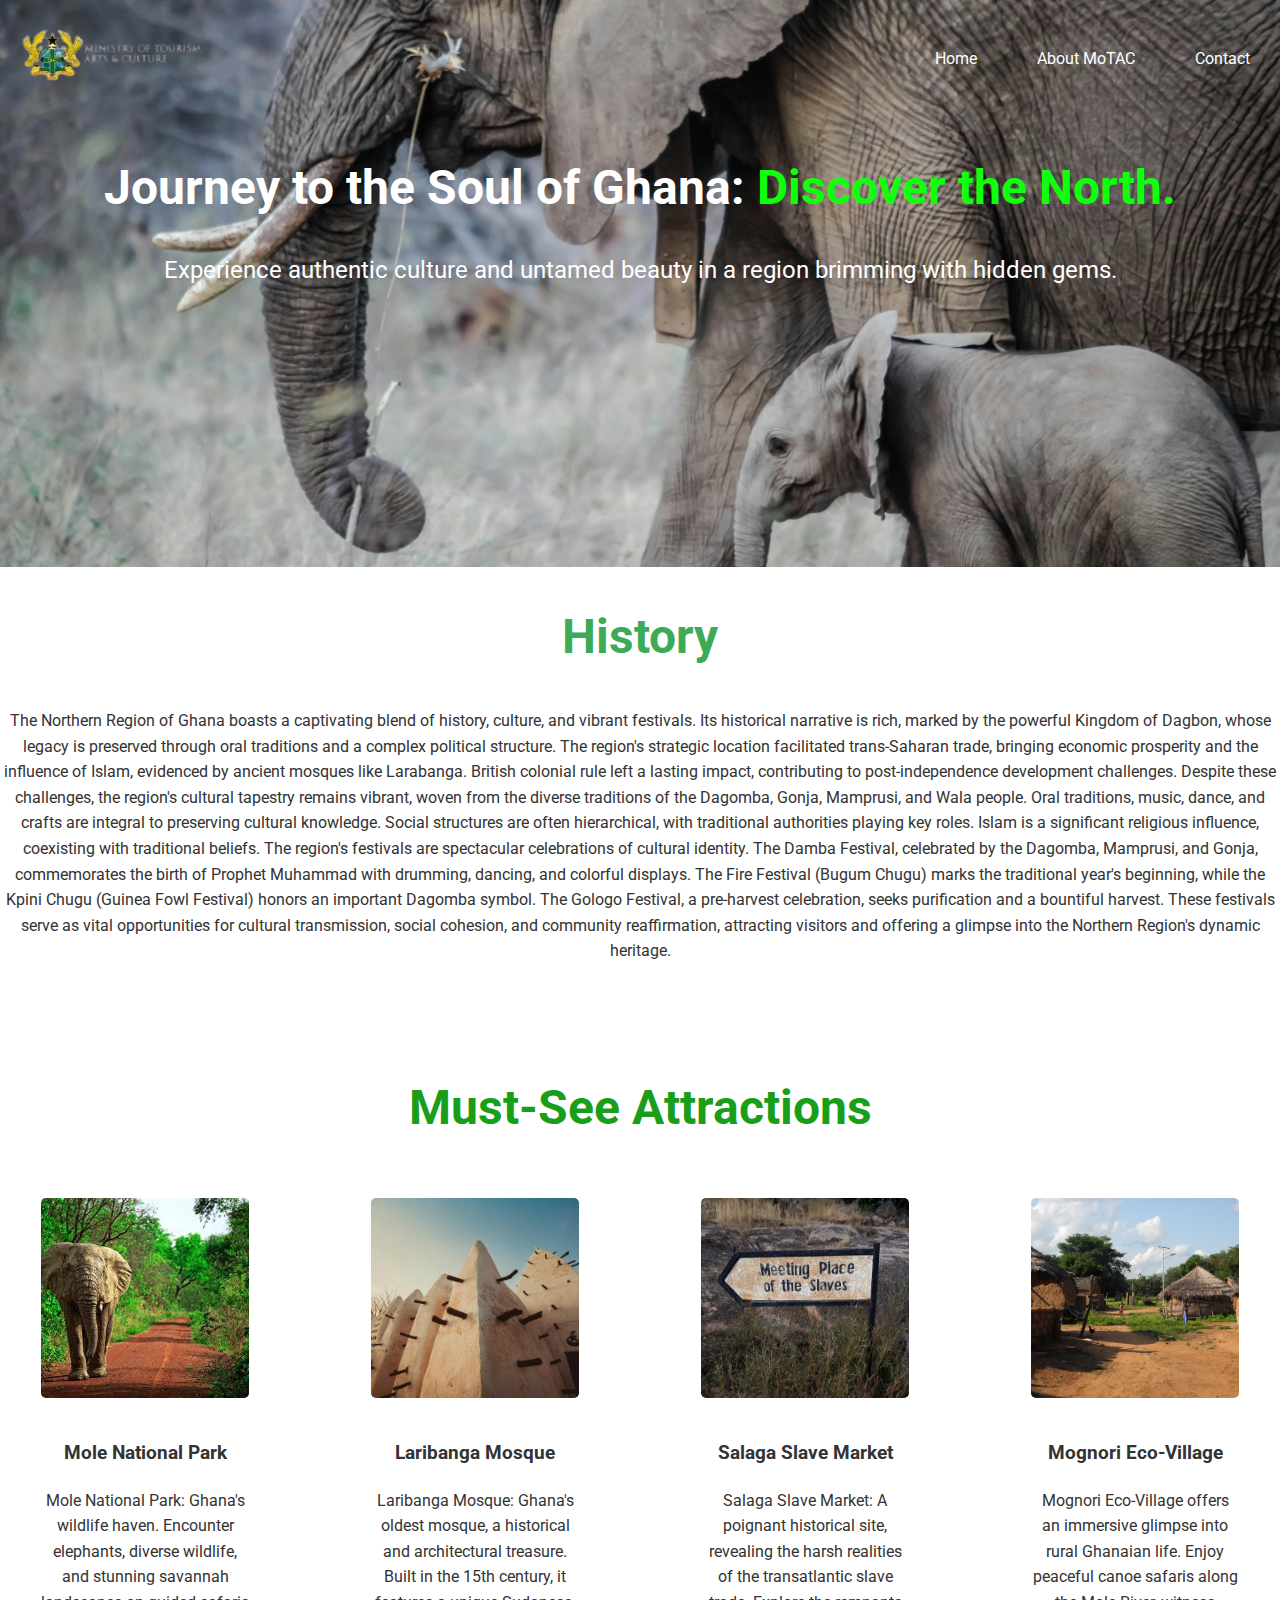
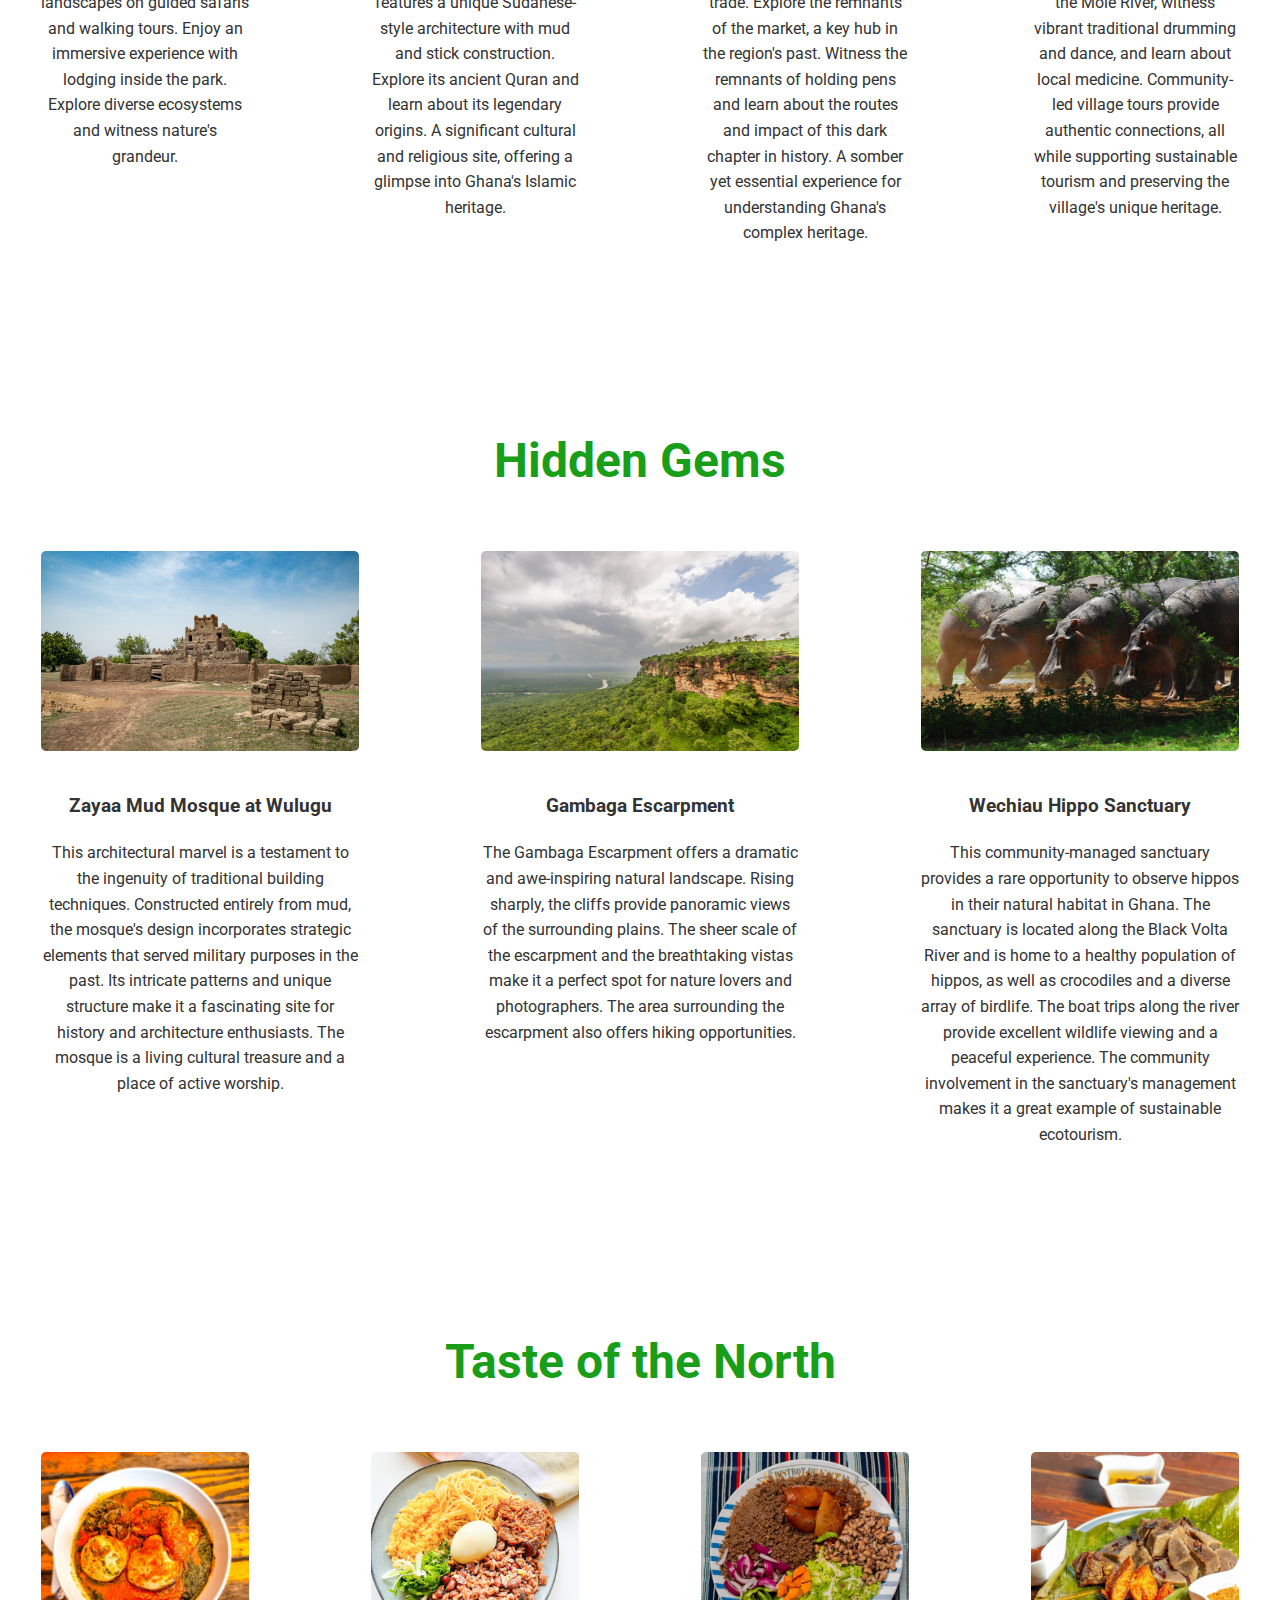
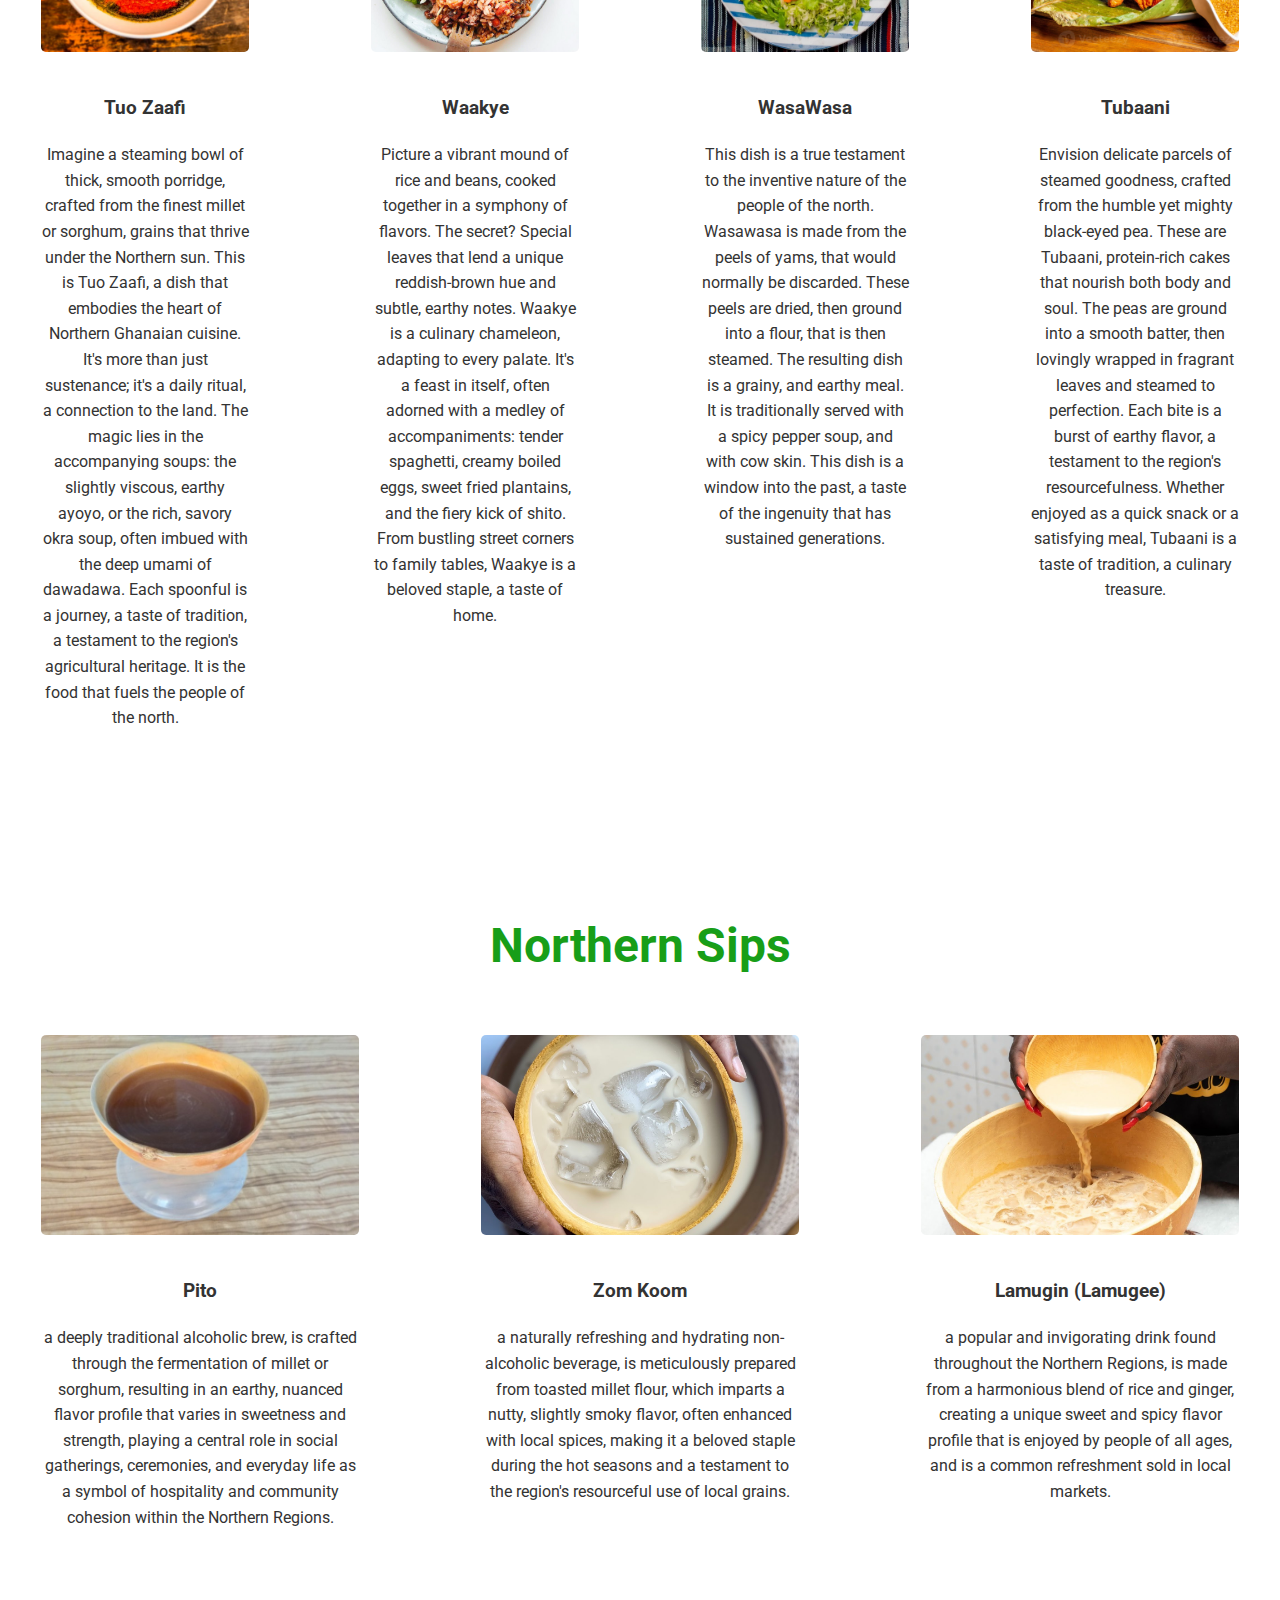
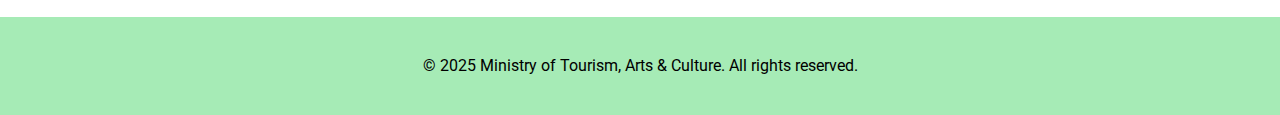
==== Pearson Ibrahim/index.html @ bc738ba8 "Add files via upload" ====
<!DOCTYPE html>
<html lang="en">

<head>
    <meta charset="UTF-8">
    <meta name="viewport" content="width=device-width, initial-scale=1.0">
    <title>Explore Northern Ghana</title>
    <link rel="stylesheet" href="style.css">
    <link rel="preconnect" href="https://fonts.googleapis.com">
    <link rel="preconnect" href="https://fonts.gstatic.com" crossorigin>
    <link href="https://fonts.googleapis.com/css2?family=Montserrat:wght@400;700&family=Roboto:wght@400;700&display=swap" rel="stylesheet">
    <link rel="shortcut icon" href="img/link.jpg" type="image/x-icon">
</head>

<body>
    <header>
        <nav>
            <div class="logo"><img src="img/Ministry20Tourism20Arts20Culture28MOTAC20Ghana-removebg-preview.png" alt=""></div>
            <ul>
                <li><a href="index.html">Home</a></li>
                <!-- <li><a href="#experiences">Experiences</a></li>
                <li><a href="#plan">Plan Your Trip</a></li> -->
                <li><a href="gh.html"> About MoTAC</a></li>
                <li><a href="contact.html">Contact</a></li>
            </ul>
        </nav>
        <div class="hero">
            <h1>Journey to the Soul of Ghana:<span> Discover the North.</span></h1>
            <p>Experience authentic culture and untamed beauty in a region brimming with hidden gems.</p>
        </div>
    </header>
    <section id="history" class="histories">
        <h1 class="h1">History</h1>
        <div class="div1"><p class="p1">
            The Northern Region of Ghana boasts a captivating blend of history, culture, and vibrant festivals. Its historical narrative is rich, marked by the powerful Kingdom of Dagbon, whose legacy is preserved through oral traditions and a complex political structure. The region's strategic location facilitated trans-Saharan trade, bringing economic prosperity and the influence of Islam, evidenced by ancient mosques like Larabanga. British colonial rule left a lasting impact, contributing to post-independence development challenges. Despite these challenges, the region's cultural tapestry remains vibrant, woven from the diverse traditions of the Dagomba, Gonja, Mamprusi, and Wala people. Oral traditions, music, dance, and crafts are integral to preserving cultural knowledge. Social structures are often hierarchical, with traditional authorities playing key roles. Islam is a significant religious influence, coexisting with traditional beliefs. The region's festivals are spectacular celebrations of cultural identity. The Damba Festival, celebrated by the Dagomba, Mamprusi, and Gonja, commemorates the birth of Prophet Muhammad with drumming, dancing, and colorful displays. The Fire Festival (Bugum Chugu) marks the traditional year's beginning, while the Kpini Chugu (Guinea Fowl Festival) honors an important Dagomba symbol. The Gologo Festival, a pre-harvest celebration, seeks purification and a bountiful harvest. These festivals serve as vital opportunities for cultural transmission, social cohesion, and community reaffirmation, attracting visitors and offering a glimpse into the Northern Region's dynamic heritage.</p>
    </section>

    <section id="destinations" class="section">
        <h2 class="mm">Must-See Attractions</h2>
        <div class="destinations-grid">
            <div class="destination">
                <img src="img/mole.jpg" alt="Mole National Park">
                <h3>Mole National Park</h3>
                <p>Mole National Park: Ghana's wildlife haven. Encounter elephants, diverse wildlife, and stunning savannah landscapes on guided safaris and walking tours. Enjoy an immersive experience with lodging inside the park. Explore diverse ecosystems
                    and witness nature's grandeur.</p>
            </div>
            <div class="destination">
                <img src="img/lara.jpg" alt="Laribanga Mosque">
                <h3>Laribanga Mosque</h3>
                <p>Laribanga Mosque: Ghana's oldest mosque, a historical and architectural treasure. Built in the 15th century, it features a unique Sudanese-style architecture with mud and stick construction. Explore its ancient Quran and learn about its
                    legendary origins. A significant cultural and religious site, offering a glimpse into Ghana's Islamic heritage.</p>
            </div>
            <div class="destination">
                <img src="img/Salaga-3.jpeg" alt="Salaga Slave Market">
                <h3>Salaga Slave Market</h3>
                <p>Salaga Slave Market: A poignant historical site, revealing the harsh realities of the transatlantic slave trade. Explore the remnants of the market, a key hub in the region's past. Witness the remnants of holding pens and learn about the
                    routes and impact of this dark chapter in history. A somber yet essential experience for understanding Ghana's complex heritage.</p>
            </div>
            <div class="destination">
                <img src="img/mongo.jpg" alt="Mognori Eco-Village">
                <h3>Mognori Eco-Village</h3>
                <p>Mognori Eco-Village offers an immersive glimpse into rural Ghanaian life. Enjoy peaceful canoe safaris along the Mole River, witness vibrant traditional drumming and dance, and learn about local medicine. Community-led village tours provide
                    authentic connections, all while supporting sustainable tourism and preserving the village's unique heritage.</p>
            </div>
        </div>
    </section>

    <section id="experiences " class="section ">
        <h2 class="mm">Hidden Gems</h2>
        <div class="experiences-grid ">
            <div class="experience ">
                <img src="img/zayaa1.jpg" alt="Zayaa Mud Mosque at Wulugu">
                <h3>Zayaa Mud Mosque at Wulugu</h3>
                <p>This architectural marvel is a testament to the ingenuity of traditional building techniques. Constructed entirely from mud, the mosque's design incorporates strategic elements that served military purposes in the past. Its
                    intricate patterns and unique structure make it a fascinating site for history and architecture enthusiasts. The mosque is a living cultural treasure and a place of active worship.</p>
            </div>
            <div class="experience ">
                <img src="img/gambaga1.jpg" alt="Gambaga Escarpment">
                <h3>Gambaga Escarpment</h3>
                <p>The Gambaga Escarpment offers a dramatic and awe-inspiring
                    natural landscape. Rising sharply, the cliffs provide panoramic views of the surrounding plains. The sheer scale of the escarpment and the breathtaking vistas make it a perfect spot for nature lovers and photographers. The area surrounding the escarpment
                    also offers hiking opportunities.</p>
            </div>
            <div class="experience ">
                <img src="img/hippo.jpg" alt="Wechiau Hippo Sanctuary">
                <h3>Wechiau Hippo Sanctuary</h3>
                <p>This community-managed sanctuary provides a rare opportunity to observe hippos in their natural habitat in Ghana. The sanctuary is located along the Black Volta River and is home to a healthy
                    population of hippos, as well as crocodiles and a diverse array of birdlife. The boat trips along the river provide excellent wildlife viewing and a peaceful experience. The community involvement in the sanctuary's management makes it a great example
                    of sustainable ecotourism.</p>
            </div>
            <!-- <div class="experience ">
                <img src="beaches.jpg " alt="Daboya Township">
                <h3>Daboya Township</h3>
                <p> Daboya is a town with a rich history and cultural heritage, particularly known for its traditional salt mining and handwoven textiles. The salt pans, where salt is extracted using age-old methods, provide
                    a glimpse into traditional industry. The town is also famous for its unique handwoven cloths, which are highly prized for their quality and design. Visiting Daboya offers an opportunity to experience traditional crafts and local commerce.</p>
            </div> -->
        </div>
    </section>
    <section id="destinations" class="section">
        <h2 class="mm">Taste of the North</h2>
        <div class="destinations-grid">
            <div class="destination">
                <img src="img/istockphoto-2171624941-612x612.jpg" alt="TUO ZAAFI">
                <h3>Tuo Zaafi</h3>
                <p>Imagine a steaming bowl of thick, smooth porridge, crafted from the finest millet or sorghum, grains that thrive under the Northern sun. This is Tuo Zaafi, a dish that embodies the heart of Northern Ghanaian cuisine. It's more than just sustenance; it's a daily ritual, a connection to the land. The magic lies in the accompanying soups: the slightly viscous, earthy ayoyo, or the rich, savory okra soup, often imbued with the deep umami of dawadawa. Each spoonful is a journey, a taste of tradition, a testament to the region's agricultural heritage. It is the food that fuels the people of the north.
                </p>
                
            </div>
            <div class="destination">
                <img src="img/complete-waakye-dish.jpg" alt="WAAKYE">
                <h3>Waakye</h3>
                <p>Picture a vibrant mound of rice and beans, cooked together in a symphony of flavors. The secret? Special leaves that lend a unique reddish-brown hue and subtle, earthy notes. Waakye is a culinary chameleon, adapting to every palate. It's a feast in itself, often adorned with a medley of accompaniments: tender spaghetti, creamy boiled eggs, sweet fried plantains, and the fiery kick of shito. From bustling street corners to family tables, Waakye is a beloved staple, a taste of home.</p>
                
            </div>
            <div class="destination">
                <img src="img/wasawasa-2-1-1024x982.webp" alt="WASAWASA">
                <h3>WasaWasa</h3>
                <p>This dish is a true testament to the inventive nature of the people of the north. Wasawasa is made from the peels of yams, that would normally be discarded. These peels are dried, then ground into a flour, that is then steamed. The resulting dish is a grainy, and earthy meal. It is traditionally served with a spicy pepper soup, and with cow skin. This dish is a window into the past, a taste of the ingenuity that has sustained generations.</p>
            </div>
            <div class="destination">
                <img src="img/TUB.jpg" alt="Mognori Eco-Village">
                <h3>Tubaani</h3>
                <p>Envision delicate parcels of steamed goodness, crafted from the humble yet mighty black-eyed pea. These are Tubaani, protein-rich cakes that nourish both body and soul. The peas are ground into a smooth batter, then lovingly wrapped in fragrant leaves and steamed to perfection. Each bite is a burst of earthy flavor, a testament to the region's resourcefulness. Whether enjoyed as a quick snack or a satisfying meal, Tubaani is a taste of tradition, a culinary treasure.</p>
             
            </div>
        </div>
    </section>
    <section id="destinations" class="section">
        <h2 class="mm">Northern Sips</h2>
        <div class="destinations-grid">
            <div class="destination">
                <img src="img/pito.jpeg" alt="TUO ZAAFI">
                <h3>Pito</h3>
                <p>a deeply traditional alcoholic brew, is crafted through the fermentation of millet or sorghum, resulting in an earthy, nuanced flavor profile that varies in sweetness and strength, playing a central role in social gatherings, ceremonies, and everyday life as a symbol of hospitality and community cohesion within the Northern Regions.</p>
                
            </div>
            <div class="destination">
                <img src="img/zom koom.jpg" alt="WAAKYE">
                <h3>Zom Koom</h3>
                <p>a naturally refreshing and hydrating non-alcoholic beverage, is meticulously prepared from toasted millet flour, which imparts a nutty, slightly smoky flavor, often enhanced with local spices, making it a beloved staple during the hot seasons and a testament to the region's resourceful use of local grains.</p>
                
            </div>
            <div class="destination">
                <img src="img/LAMIGIN.jpg" alt="WASAWASA">
                <h3>Lamugin (Lamugee)</h3>
                <p>a popular and invigorating drink found throughout the Northern Regions, is made from a harmonious blend of rice and ginger, creating a unique sweet and spicy flavor profile that is enjoyed by people of all ages, and is a common refreshment sold in local markets.</p>
            </div>
        </div>
    </section>
    <footer>
        <p>&copy; 2025 Ministry of Tourism, Arts & Culture. All rights reserved.</p>
    </footer>

</body>
</html>
---- Pearson Ibrahim/style.css ----
body {
            font-family: 'Roboto', sans-serif;
            margin: 0;
            padding: 0;
            line-height: 1.6;
            color: #333;
        }
        .h1{
            text-align: center;
            font-size: 3rem;
            color: #3daa57;
        }
        .div1{
            text-wrap: wrap;
            text-align: center;
        }
        header {
            background: linear-gradient(rgba(0, 0, 0, 0.5), rgba(0, 0, 0, 0.5)), url('hero.jpg') center/cover no-repeat;
            color: #fff;
            text-align: center;
            height: 15cm;
            background: url(img/pexels-caseygeneallen-16066.jpg);
            /* background-size: contain; */
            background-repeat: no-repeat;
            background-position: center;
            background-size: cover;
        }
        
        nav {
            display: flex;
            justify-content: space-between;
            align-items: center;
            /* padding: 20px; */
        }
        
        nav ul {
            list-style: none;
            display: flex;
            padding: 10px;
        }
        
        nav ul li {
            margin-left: 20px;
            padding: 20px;
        }
        
        nav ul li a {
            color: #fff;
            text-decoration: none;
            /* font-size: larger; */
        }   
        .logo {
            font-size: 1.5em;
            font-weight: bold;
            /* font-size: xx-large; */
        }
        
        /* .hero {
            padding-top: 100px;
        } */
        
        .hero h1 {
            font-size: 3em;
            margin-bottom: 20px;
        }
        
        .hero p {
            font-size: 1.5em;
            margin-bottom: 30px;
        }
        
        .btn {
            display: inline-block;
            /* background-color: #f0c14b; */
            background-color: rgb(162, 245, 162);
            padding: 10px 20px;
            text-decoration: none;
            border-radius: 5px;
            font-weight: bold;
            color: black;
        }
        
        .btn-small {
            display: inline-block;
            background-color: rgb(135, 228, 135);
            color: #333;
            padding: 5px 10px;
            text-decoration: none;
            border-radius: 5px;
            font-size: 1em;
        }
        
        .section {
            padding: 50px 20px;
            text-align: center;
        }
        
        span {
            color: rgb(15, 255, 15);
        }
        
        .section h2 {
            margin-bottom: 30px;
        }
        
        .destinations-grid,
        .experiences-grid {
            display: grid;
            grid-template-columns: repeat(auto-fit, minmax(250px, 1fr));
            gap: 80px;
            max-width: 1600px;
            margin: 0 auto;
            /* color: rgb(24, 158, 24); */

            /* height: 100px; */
        }
        
        .destination,
        .experience {
            border: 1px solid #ffffff;
            padding: 20px;
            border-radius: 5px;
        }
        .destination,
        .experience{
            padding: 20px;
            background-color: transparent; 
            transition: background-color 0.3s ease; 
          }
          
          .destination:hover {
            background-color:  rgb(135, 228, 135); 
            color: white; 
          } 
          .experience:hover {
            background-color:  rgb(135, 228, 135); 
            color: white; 
          }
        
        .destination img,
        .experience img {
            width: 100%;
            height: 200px;
            object-fit: cover;
            border-radius: 5px;
            margin-bottom: 15px;
        }
        .mm{
            /* text-decoration: underline; */
            color: rgb(24, 158, 24);
            font-size: 3rem;
        }
        
        footer {
            background-color: #a6ebb6;
            color: #000000;
            text-align: center;
            padding: 20px;
        }
        
        @media (max-width: 768px) {
            nav ul {
                flex-direction: column;
                align-items: center;
            }
            nav ul li {
                display: flex;
                margin: 10px 0;
            }
        }
        
        .plan-content {
            max-width: 800px;
            margin: 0 auto;
        }
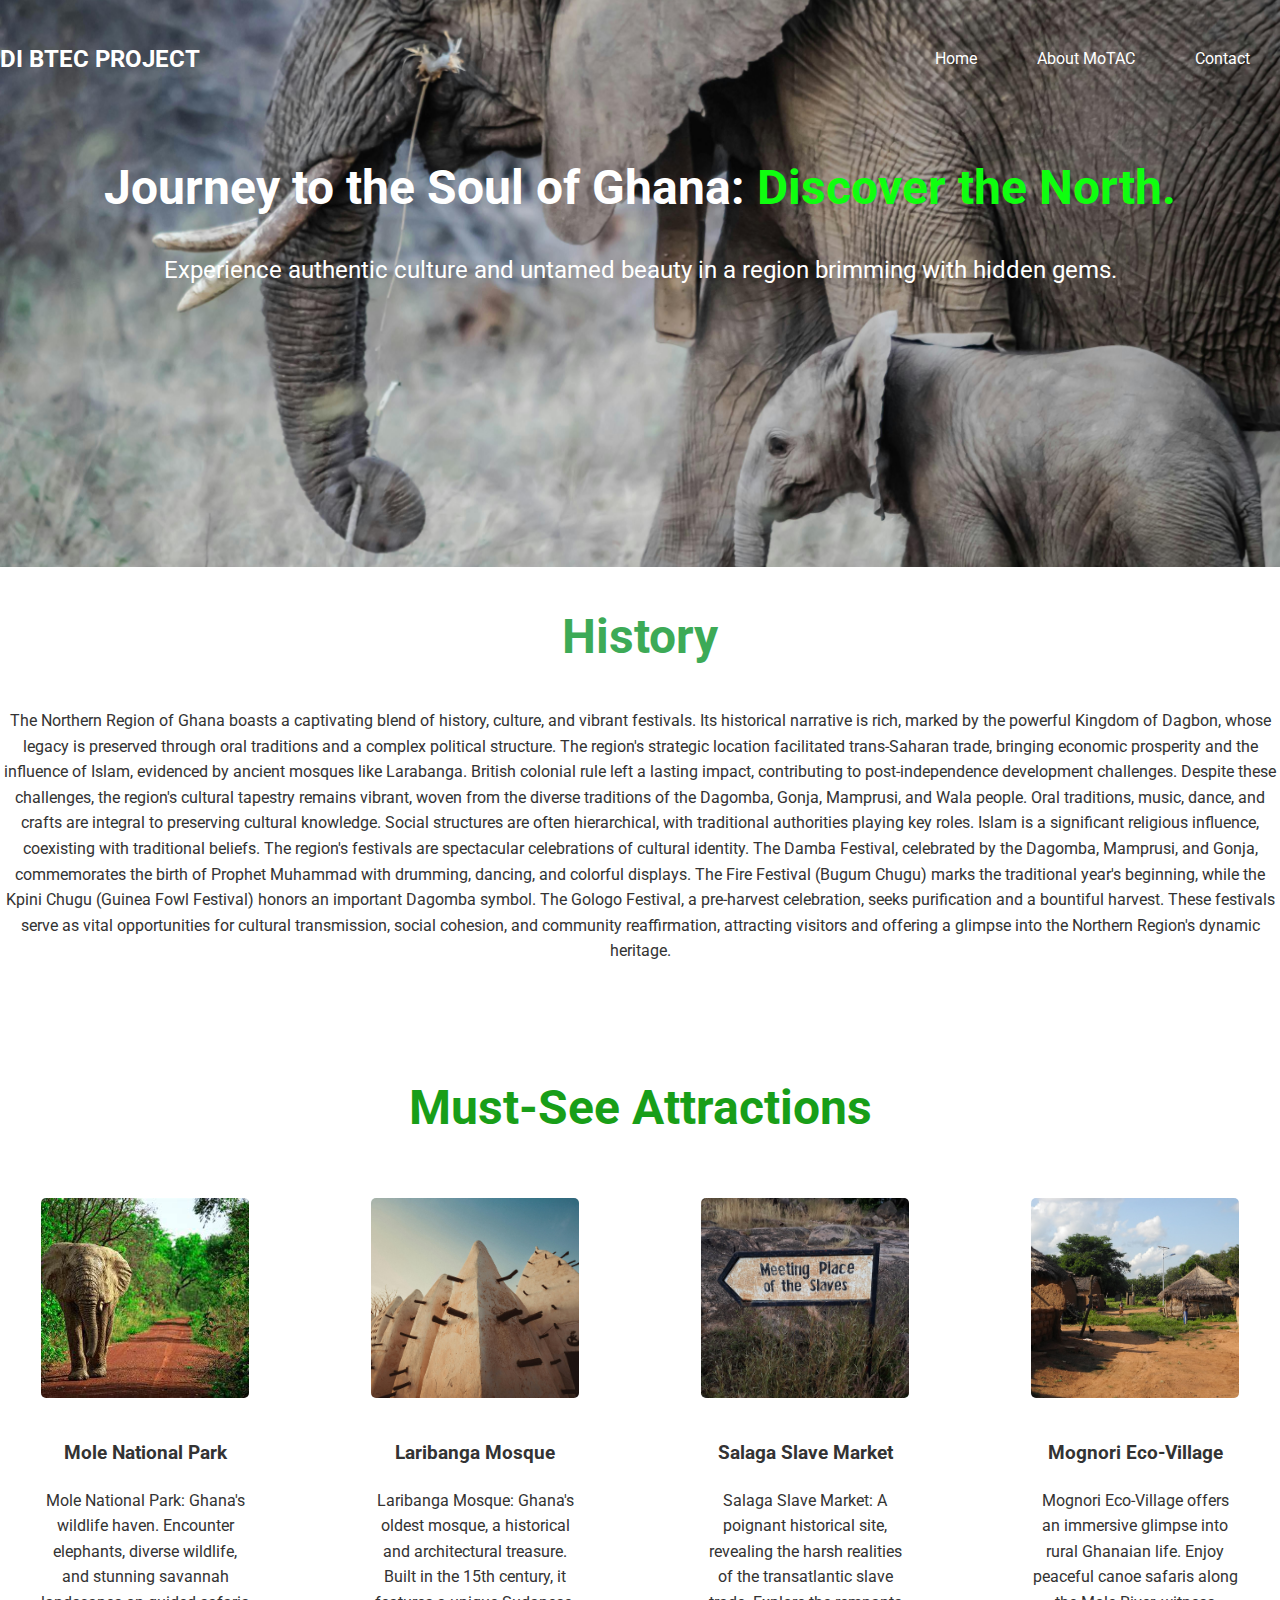
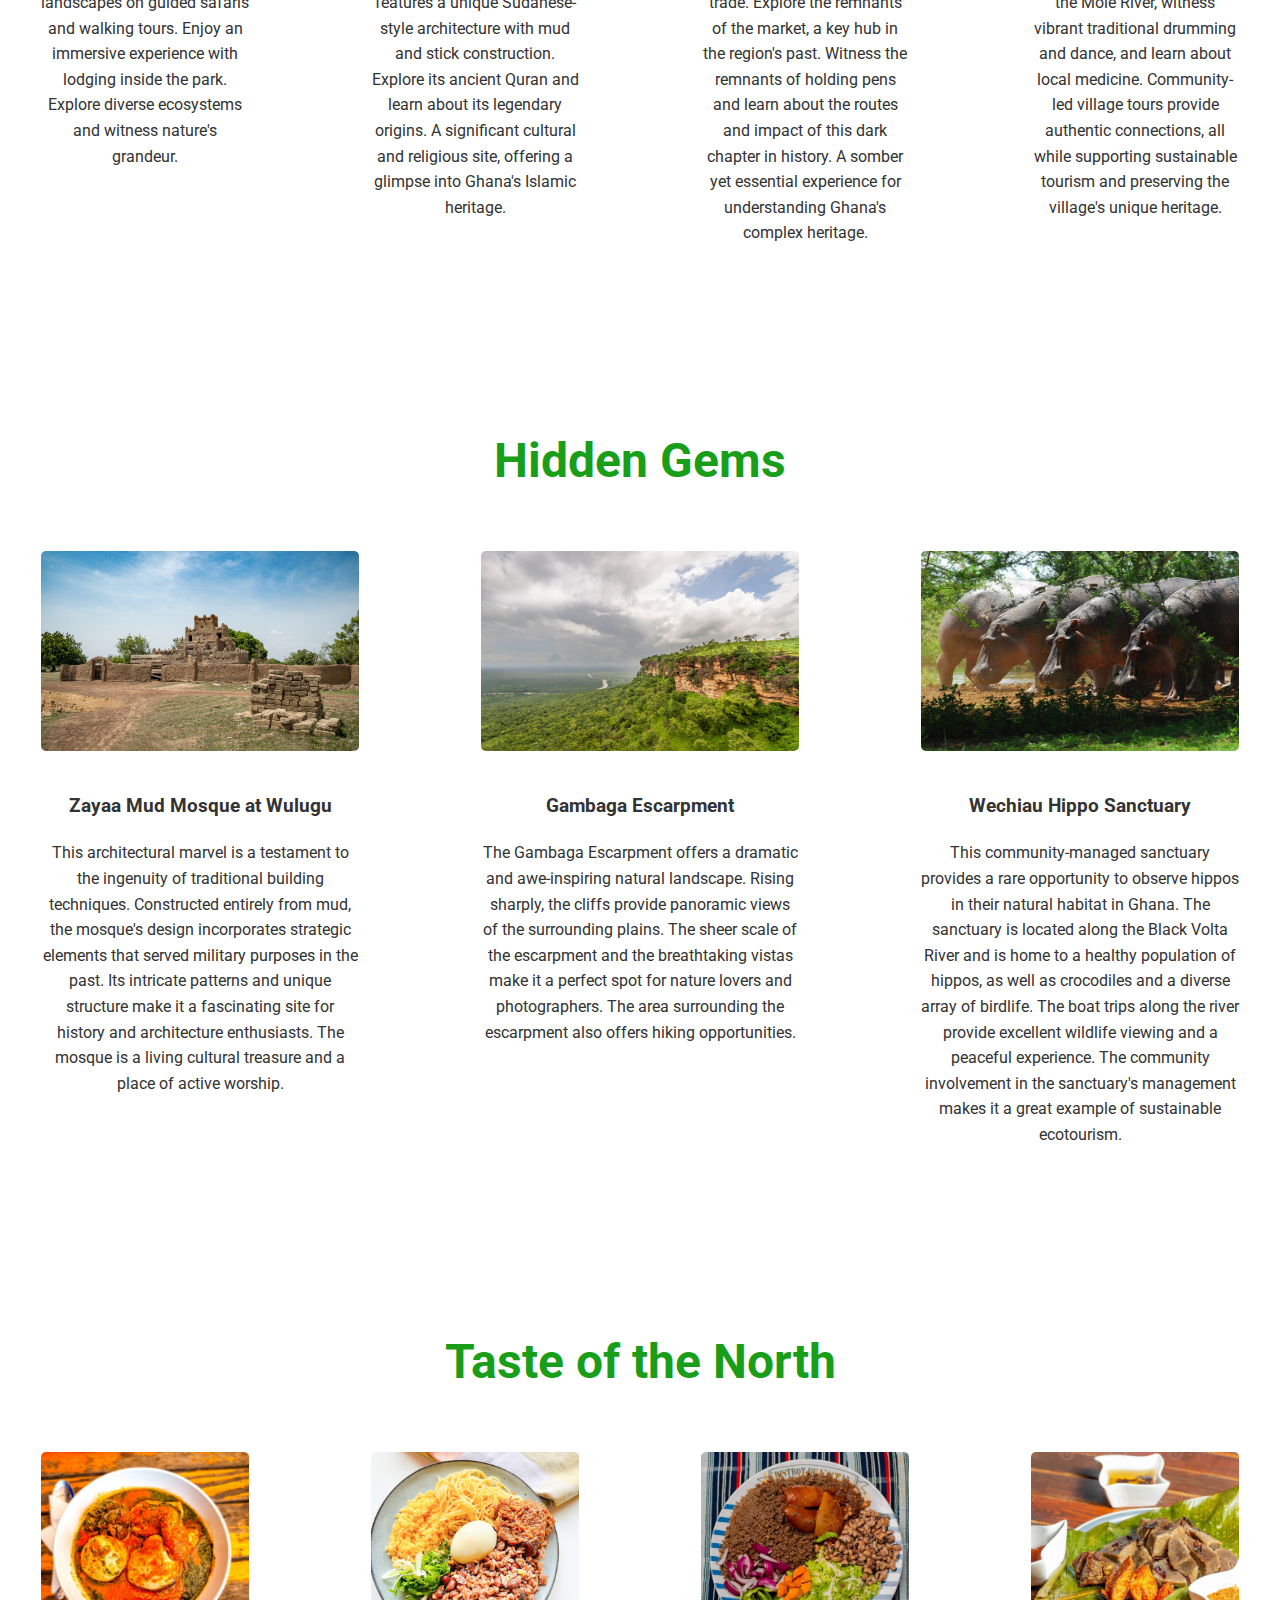
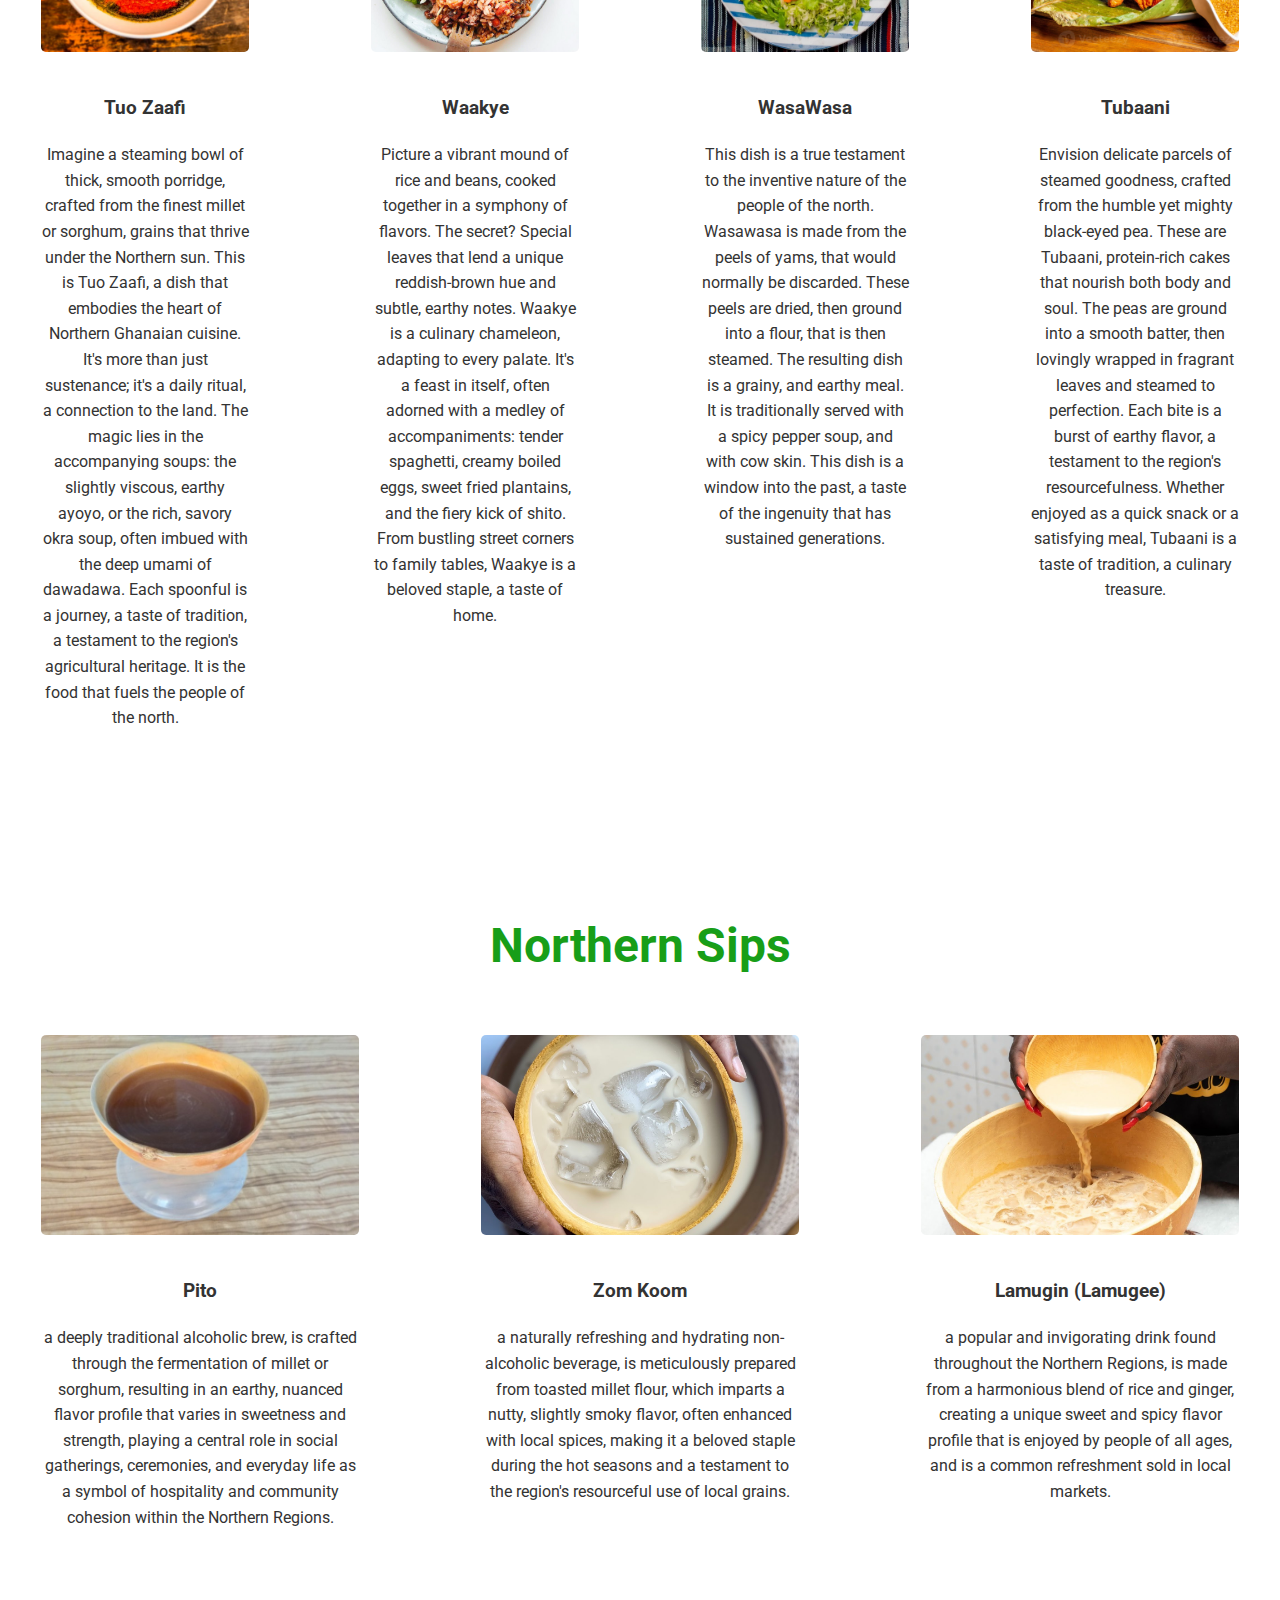
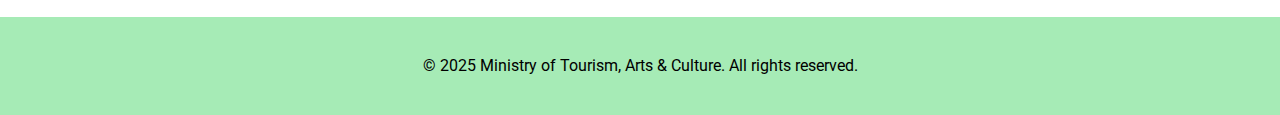
==== commit f4da57b2: "Update index.html" ====
--- a/Pearson Ibrahim/index.html
+++ b/Pearson Ibrahim/index.html
@@ -15,7 +15,7 @@
 <body>
     <header>
         <nav>
-            <div class="logo"><img src="img/Ministry20Tourism20Arts20Culture28MOTAC20Ghana-removebg-preview.png" alt=""></div>
+            <div class="logo">DI BTEC PROJECT</div>
             <ul>
                 <li><a href="index.html">Home</a></li>
                 <!-- <li><a href="#experiences">Experiences</a></li>
@@ -152,4 +152,4 @@
     </footer>
 
 </body>
-</html>+</html>
